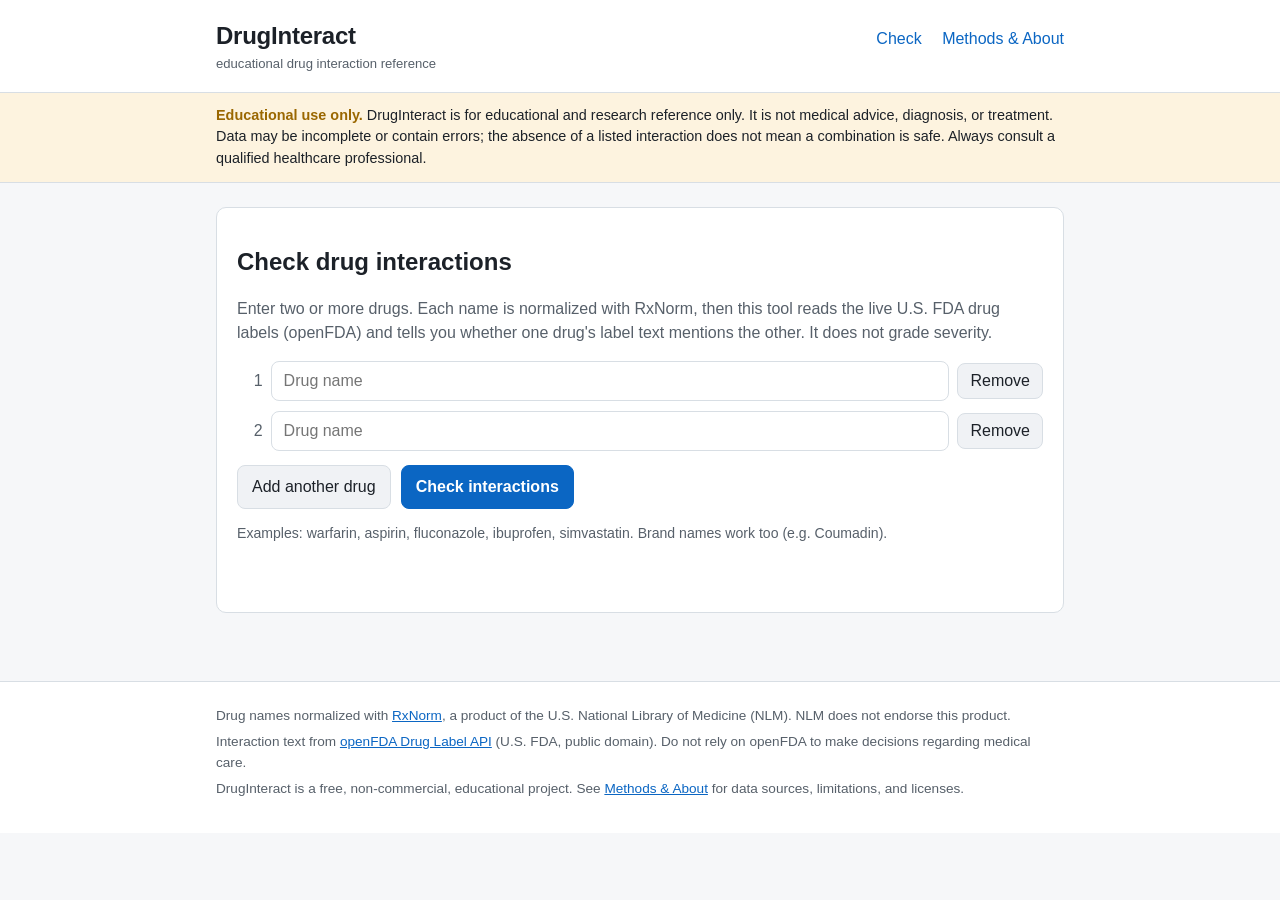
==== index.html @ f68102c9 "Stage 1: openFDA drug interaction reference (client-side static app) Free, non-commercial educationa" ====
<!DOCTYPE html>
<html lang="en">
<head>
  <meta charset="utf-8">
  <meta name="viewport" content="width=device-width, initial-scale=1">
  <title>DrugInteract - educational drug interaction reference</title>
  <meta name="description" content="Free, educational drug-drug interaction reference. Checks U.S. FDA drug labels (openFDA) live in your browser. Not medical advice.">
  <link rel="stylesheet" href="styles.css">
</head>
<body>
  <header class="site-header">
    <div class="wrap">
      <div class="brand">DrugInteract
        <small>educational drug interaction reference</small>
      </div>
      <nav class="nav">
        <a href="index.html">Check</a>
        <a href="methods.html">Methods &amp; About</a>
      </nav>
    </div>
  </header>

  <div class="disclaimer" role="note">
    <div class="wrap">
      <strong>Educational use only.</strong>
      DrugInteract is for educational and research reference only. It is not medical
      advice, diagnosis, or treatment. Data may be incomplete or contain errors; the
      absence of a listed interaction does not mean a combination is safe. Always
      consult a qualified healthcare professional.
    </div>
  </div>

  <main>
    <div class="wrap">
      <section class="card">
        <h1>Check drug interactions</h1>
        <p class="lead">
          Enter two or more drugs. Each name is normalized with RxNorm, then this
          tool reads the live U.S. FDA drug labels (openFDA) and tells you whether
          one drug's label text mentions the other. It does not grade severity.
        </p>

        <form id="drug-form" novalidate>
          <div id="drug-rows" class="drug-rows" aria-label="Drugs to check"></div>
          <div class="controls">
            <button type="button" id="add-drug">Add another drug</button>
            <button type="submit" id="check" class="btn-primary">Check interactions</button>
          </div>
          <p class="hint">Examples: warfarin, aspirin, fluconazole, ibuprofen, simvastatin. Brand names work too (e.g. Coumadin).</p>
        </form>

        <p id="status" class="status" role="status" aria-live="polite"></p>
      </section>

      <section id="results" aria-live="polite"></section>
    </div>
  </main>

  <footer class="site-footer">
    <div class="wrap">
      <p>
        Drug names normalized with <a href="https://rxnav.nlm.nih.gov/" rel="noopener" target="_blank">RxNorm</a>,
        a product of the U.S. National Library of Medicine (NLM). NLM does not endorse this product.
      </p>
      <p>
        Interaction text from <a href="https://open.fda.gov/apis/drug/label/" rel="noopener" target="_blank">openFDA Drug Label API</a>
        (U.S. FDA, public domain). Do not rely on openFDA to make decisions regarding medical care.
      </p>
      <p>
        DrugInteract is a free, non-commercial, educational project.
        See <a href="methods.html">Methods &amp; About</a> for data sources, limitations, and licenses.
      </p>
    </div>
  </footer>

  <script src="app.js" defer></script>
</body>
</html>
---- styles.css ----
/* DrugInteract styles. Light/dark via prefers-color-scheme. */

:root {
  --bg: #f6f7f9;
  --surface: #ffffff;
  --surface-2: #f0f2f5;
  --text: #1c2128;
  --text-muted: #57606a;
  --border: #d8dee4;
  --accent: #0b66c3;
  --accent-text: #ffffff;

  /* result-state accents (color is paired with a text label, never color-only) */
  --state-mention: #b42318;     /* interaction text found in a label */
  --state-mention-bg: #fdecea;
  --state-nomention: #3a4a5a;   /* checked, nothing found - NEUTRAL, never green */
  --state-nomention-bg: #eef1f4;
  --state-nolabel: #6b4fbb;     /* recognized but no label to check */
  --state-nolabel-bg: #f0ecfa;
  --state-unrecognized: #9a6700; /* not recognized by RxNorm */
  --state-unrecognized-bg: #fdf3df;
  --state-error: #57606a;
  --state-error-bg: #f0f2f5;

  --radius: 10px;
  --maxw: 880px;
  --font: -apple-system, BlinkMacSystemFont, "Segoe UI", Roboto, Helvetica, Arial, sans-serif;
}

@media (prefers-color-scheme: dark) {
  :root {
    --bg: #0d1117;
    --surface: #161b22;
    --surface-2: #1c2330;
    --text: #e6edf3;
    --text-muted: #9198a1;
    --border: #2d333b;
    --accent: #4493f8;
    --accent-text: #0d1117;
    --state-mention: #ff7b72;     --state-mention-bg: #2a1715;
    --state-nomention: #adbac7;   --state-nomention-bg: #1b2230;
    --state-nolabel: #b29df0;     --state-nolabel-bg: #1f1a2e;
    --state-unrecognized: #e3b341; --state-unrecognized-bg: #251f10;
    --state-error: #9198a1;        --state-error-bg: #1c2330;
  }
}

* { box-sizing: border-box; }

body {
  margin: 0;
  font-family: var(--font);
  color: var(--text);
  background: var(--bg);
  line-height: 1.5;
  -webkit-text-size-adjust: 100%;
}

a { color: var(--accent); }

.wrap { max-width: var(--maxw); margin: 0 auto; padding: 0 16px; }

/* Header */
.site-header { background: var(--surface); border-bottom: 1px solid var(--border); }
.site-header .wrap { display: flex; align-items: baseline; justify-content: space-between; gap: 12px; padding-top: 18px; padding-bottom: 18px; flex-wrap: wrap; }
.brand { font-size: 1.5rem; font-weight: 700; letter-spacing: -0.01em; }
.brand small { display: block; font-size: 0.82rem; font-weight: 400; color: var(--text-muted); letter-spacing: 0; }
.nav a { margin-left: 16px; text-decoration: none; font-weight: 500; }
.nav a:hover { text-decoration: underline; }

/* Disclaimer banner */
.disclaimer {
  background: var(--state-unrecognized-bg);
  border-bottom: 1px solid var(--border);
  color: var(--text);
}
.disclaimer .wrap { padding-top: 12px; padding-bottom: 12px; font-size: 0.9rem; }
.disclaimer strong { color: var(--state-unrecognized); }

main { padding: 24px 0 48px; }

.card {
  background: var(--surface);
  border: 1px solid var(--border);
  border-radius: var(--radius);
  padding: 20px;
  margin-bottom: 20px;
}

h1, h2, h3 { line-height: 1.25; }
.lead { color: var(--text-muted); margin-top: 0; }

/* Input rows */
.drug-rows { display: flex; flex-direction: column; gap: 10px; margin: 14px 0; }
.drug-row { display: flex; gap: 8px; align-items: center; }
.drug-row .idx { width: 1.6rem; color: var(--text-muted); font-variant-numeric: tabular-nums; text-align: right; }
.drug-row input[type="text"] {
  flex: 1;
  padding: 10px 12px;
  font-size: 1rem;
  color: var(--text);
  background: var(--surface);
  border: 1px solid var(--border);
  border-radius: 8px;
}
.drug-row input:focus { outline: 2px solid var(--accent); outline-offset: 1px; border-color: var(--accent); }

button {
  font: inherit;
  cursor: pointer;
  border-radius: 8px;
  border: 1px solid var(--border);
  background: var(--surface-2);
  color: var(--text);
  padding: 9px 14px;
}
button:hover { border-color: var(--accent); }
button:focus-visible { outline: 2px solid var(--accent); outline-offset: 1px; }
.btn-icon { padding: 9px 12px; line-height: 1; }
.btn-primary { background: var(--accent); color: var(--accent-text); border-color: var(--accent); font-weight: 600; }
.btn-primary:disabled { opacity: 0.55; cursor: progress; }
.controls { display: flex; gap: 10px; flex-wrap: wrap; margin-top: 8px; }

.hint { color: var(--text-muted); font-size: 0.88rem; }

/* Status / spinner */
.status { margin: 14px 0; color: var(--text-muted); min-height: 1.2em; }

/* Per-drug normalization summary */
.drug-summary { margin: 8px 0 4px; }
.drug-summary ul { list-style: none; padding: 0; margin: 8px 0 0; display: flex; flex-direction: column; gap: 6px; }
.drug-summary li { font-size: 0.9rem; padding: 8px 10px; background: var(--surface-2); border-radius: 8px; }
.drug-summary .name-in { font-weight: 600; }
.tag { display: inline-block; font-size: 0.78rem; padding: 1px 7px; border-radius: 999px; border: 1px solid var(--border); color: var(--text-muted); margin-left: 6px; }

/* Results */
.pair {
  border: 1px solid var(--border);
  border-left-width: 6px;
  border-radius: var(--radius);
  padding: 14px 16px;
  margin-bottom: 14px;
  background: var(--surface);
}
.pair h3 { margin: 0 0 6px; font-size: 1.05rem; }
.badge {
  display: inline-block;
  font-size: 0.76rem;
  font-weight: 700;
  text-transform: uppercase;
  letter-spacing: 0.03em;
  padding: 2px 8px;
  border-radius: 6px;
  vertical-align: middle;
  margin-left: 8px;
}

.pair.s-mention { border-left-color: var(--state-mention); }
.pair.s-mention .badge { background: var(--state-mention-bg); color: var(--state-mention); }
.pair.s-nomention { border-left-color: var(--state-nomention); }
.pair.s-nomention .badge { background: var(--state-nomention-bg); color: var(--state-nomention); }
.pair.s-nolabel { border-left-color: var(--state-nolabel); }
.pair.s-nolabel .badge { background: var(--state-nolabel-bg); color: var(--state-nolabel); }
.pair.s-unrecognized { border-left-color: var(--state-unrecognized); }
.pair.s-unrecognized .badge { background: var(--state-unrecognized-bg); color: var(--state-unrecognized); }
.pair.s-error { border-left-color: var(--state-error); }
.pair.s-error .badge { background: var(--state-error-bg); color: var(--state-error); }

.finding { margin: 10px 0; padding: 10px 12px; background: var(--surface-2); border-radius: 8px; }
.finding .dir { font-weight: 600; font-size: 0.92rem; }
.finding .meta { color: var(--text-muted); font-size: 0.82rem; margin-top: 2px; }
.finding.secondary { border: 1px dashed var(--border); background: transparent; }
.finding .sec-tag { font-size: 0.72rem; font-weight: 700; text-transform: uppercase; letter-spacing: 0.03em; color: var(--text-muted); }

.snippet { margin: 8px 0 0; font-size: 0.92rem; }
.snippet mark { background: var(--state-unrecognized-bg); color: inherit; padding: 0 2px; border-radius: 3px; font-weight: 700; }
details.full { margin-top: 8px; }
details.full summary { cursor: pointer; color: var(--accent); font-size: 0.88rem; }
details.full pre { white-space: pre-wrap; word-wrap: break-word; font-size: 0.85rem; background: var(--surface-2); padding: 10px; border-radius: 8px; max-height: 320px; overflow: auto; margin-top: 8px; }

.caveat { font-size: 0.88rem; color: var(--text-muted); margin: 8px 0 0; }
.suggestions { margin-top: 8px; }
.suggestions button { font-size: 0.86rem; padding: 4px 10px; margin: 2px 6px 2px 0; }

ul.didyoumean { margin: 6px 0 0; }

/* Methods page */
.prose h2 { margin-top: 28px; }
.prose ul { padding-left: 20px; }
.prose li { margin: 6px 0; }
.prose code { background: var(--surface-2); padding: 1px 5px; border-radius: 5px; font-size: 0.9em; }

/* Footer */
.site-footer { border-top: 1px solid var(--border); background: var(--surface); color: var(--text-muted); font-size: 0.85rem; }
.site-footer .wrap { padding: 18px 16px 28px; }
.site-footer p { margin: 6px 0; }
.visually-hidden { position: absolute; width: 1px; height: 1px; overflow: hidden; clip: rect(0 0 0 0); }
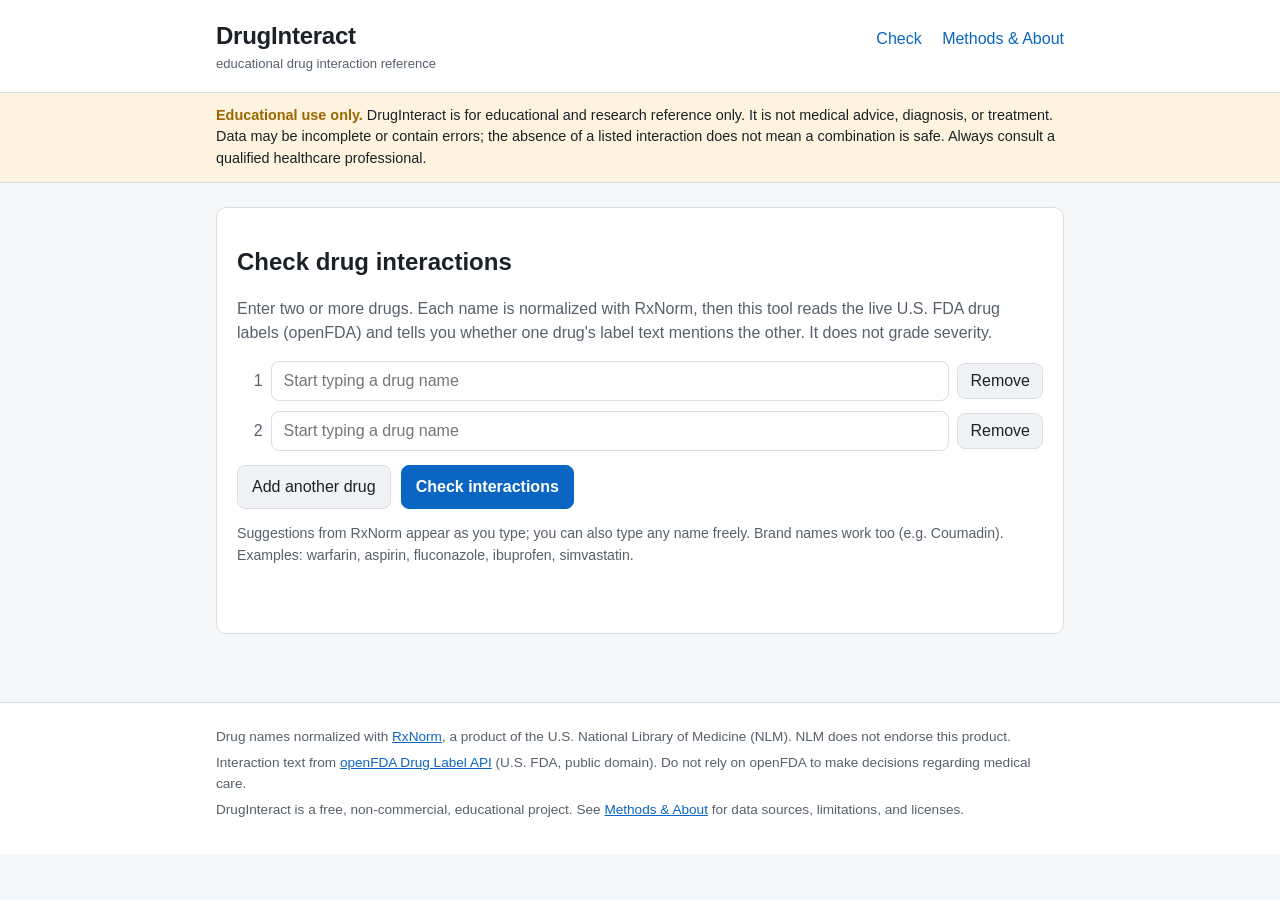
==== commit 09002177: "Add type-ahead drug name autocomplete (RxNorm display names) Suggestions dropdown on each drug input" ====
--- a/index.html
+++ b/index.html
@@ -46,7 +46,7 @@
             <button type="button" id="add-drug">Add another drug</button>
             <button type="submit" id="check" class="btn-primary">Check interactions</button>
           </div>
-          <p class="hint">Examples: warfarin, aspirin, fluconazole, ibuprofen, simvastatin. Brand names work too (e.g. Coumadin).</p>
+          <p class="hint">Suggestions from RxNorm appear as you type; you can also type any name freely. Brand names work too (e.g. Coumadin). Examples: warfarin, aspirin, fluconazole, ibuprofen, simvastatin.</p>
         </form>
 
         <p id="status" class="status" role="status" aria-live="polite"></p>
--- a/styles.css
+++ b/styles.css
@@ -105,6 +105,36 @@
 }
 .drug-row input:focus { outline: 2px solid var(--accent); outline-offset: 1px; border-color: var(--accent); }
 
+/* Autocomplete dropdown */
+.ac-wrap { position: relative; flex: 1; }
+.ac-wrap:focus-within { z-index: 40; }
+.ac-wrap input[type="text"] { width: 100%; }
+.ac-list {
+  position: absolute;
+  top: calc(100% + 2px);
+  left: 0;
+  right: 0;
+  z-index: 30;
+  margin: 0;
+  padding: 4px 0;
+  list-style: none;
+  background: var(--surface);
+  border: 1px solid var(--border);
+  border-radius: 8px;
+  max-height: 260px;
+  overflow-y: auto;
+  box-shadow: 0 6px 20px rgba(0, 0, 0, 0.16);
+}
+.ac-item {
+  padding: 8px 12px;
+  cursor: pointer;
+  font-size: 0.95rem;
+  white-space: nowrap;
+  overflow: hidden;
+  text-overflow: ellipsis;
+}
+.ac-item:hover, .ac-item.active { background: var(--surface-2); }
+
 button {
   font: inherit;
   cursor: pointer;
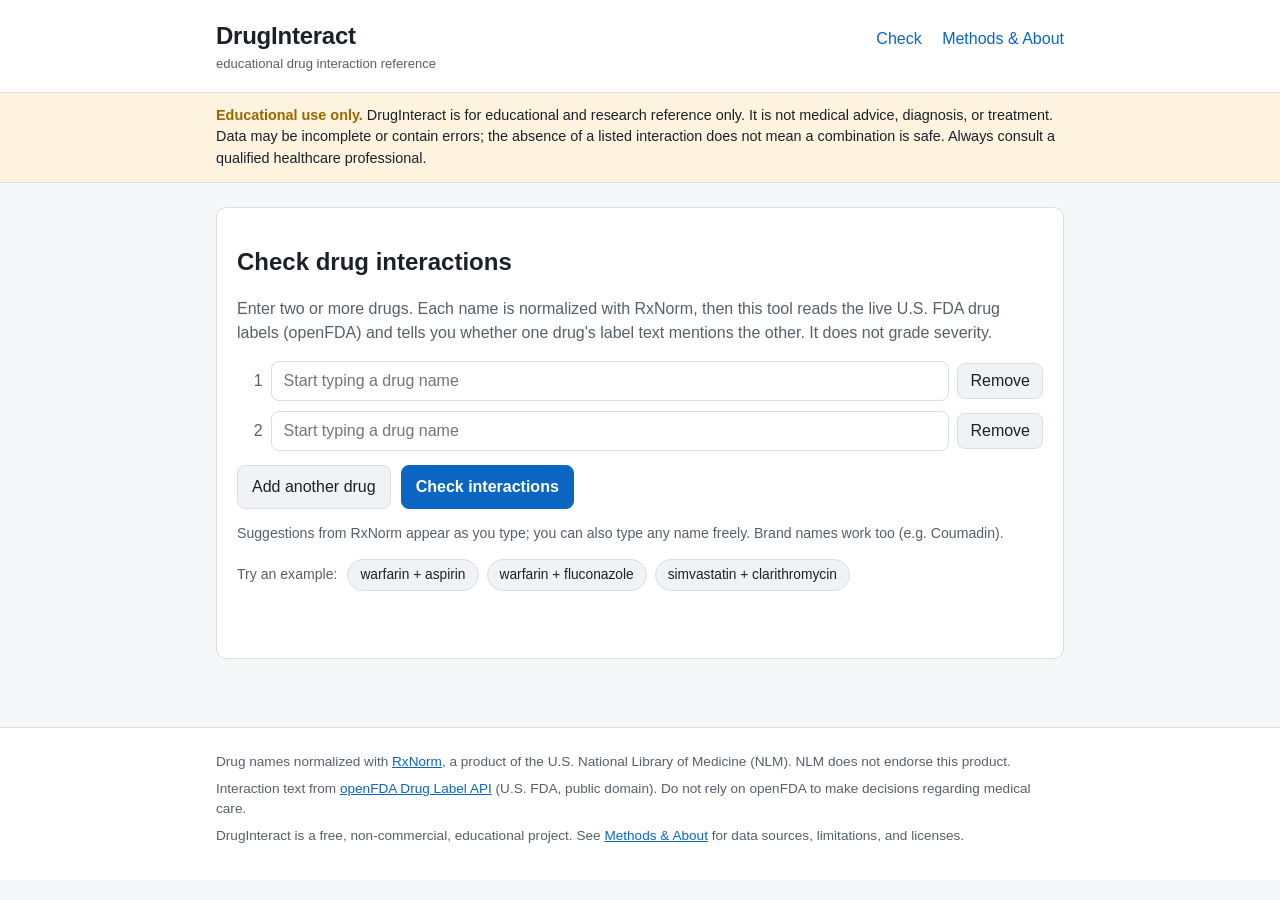
==== commit 073a4703: "Stage 1 review pass: per-keystroke suggestions, wider openFDA recall, rate-limit + pairwise handling" ====
--- a/index.html
+++ b/index.html
@@ -46,7 +46,11 @@
             <button type="button" id="add-drug">Add another drug</button>
             <button type="submit" id="check" class="btn-primary">Check interactions</button>
           </div>
-          <p class="hint">Suggestions from RxNorm appear as you type; you can also type any name freely. Brand names work too (e.g. Coumadin). Examples: warfarin, aspirin, fluconazole, ibuprofen, simvastatin.</p>
+          <p class="hint">Suggestions from RxNorm appear as you type; you can also type any name freely. Brand names work too (e.g. Coumadin).</p>
+          <div class="examples">
+            <span class="hint">Try an example:</span>
+            <span id="example-chips" class="example-chips"></span>
+          </div>
         </form>
 
         <p id="status" class="status" role="status" aria-live="polite"></p>
--- a/styles.css
+++ b/styles.css
@@ -19,6 +19,8 @@
   --state-nolabel-bg: #f0ecfa;
   --state-unrecognized: #9a6700; /* not recognized by RxNorm */
   --state-unrecognized-bg: #fdf3df;
+  --state-ratelimit: #c2410c;    /* API rate limit (HTTP 429) */
+  --state-ratelimit-bg: #fde7d6;
   --state-error: #57606a;
   --state-error-bg: #f0f2f5;
 
@@ -41,6 +43,7 @@
     --state-nomention: #adbac7;   --state-nomention-bg: #1b2230;
     --state-nolabel: #b29df0;     --state-nolabel-bg: #1f1a2e;
     --state-unrecognized: #e3b341; --state-unrecognized-bg: #251f10;
+    --state-ratelimit: #ff9e6d;    --state-ratelimit-bg: #2a1a10;
     --state-error: #9198a1;        --state-error-bg: #1c2330;
   }
 }
@@ -153,6 +156,23 @@
 
 .hint { color: var(--text-muted); font-size: 0.88rem; }
 
+/* Example chips */
+.examples { display: flex; align-items: center; gap: 8px 10px; flex-wrap: wrap; margin-top: 12px; }
+.example-chips { display: inline-flex; gap: 8px; flex-wrap: wrap; }
+.chip {
+  font-size: 0.86rem;
+  padding: 5px 12px;
+  border-radius: 999px;
+  background: var(--surface-2);
+  border: 1px solid var(--border);
+  color: var(--text);
+  cursor: pointer;
+}
+.chip:hover { border-color: var(--accent); }
+
+/* Inline note (e.g. pairwise-only caveat near results) */
+.note { font-size: 0.9rem; color: var(--text-muted); margin: 0 0 14px; }
+
 /* Status / spinner */
 .status { margin: 14px 0; color: var(--text-muted); min-height: 1.2em; }
 
@@ -193,6 +213,8 @@
 .pair.s-nolabel .badge { background: var(--state-nolabel-bg); color: var(--state-nolabel); }
 .pair.s-unrecognized { border-left-color: var(--state-unrecognized); }
 .pair.s-unrecognized .badge { background: var(--state-unrecognized-bg); color: var(--state-unrecognized); }
+.pair.s-ratelimit { border-left-color: var(--state-ratelimit); }
+.pair.s-ratelimit .badge { background: var(--state-ratelimit-bg); color: var(--state-ratelimit); }
 .pair.s-error { border-left-color: var(--state-error); }
 .pair.s-error .badge { background: var(--state-error-bg); color: var(--state-error); }
 
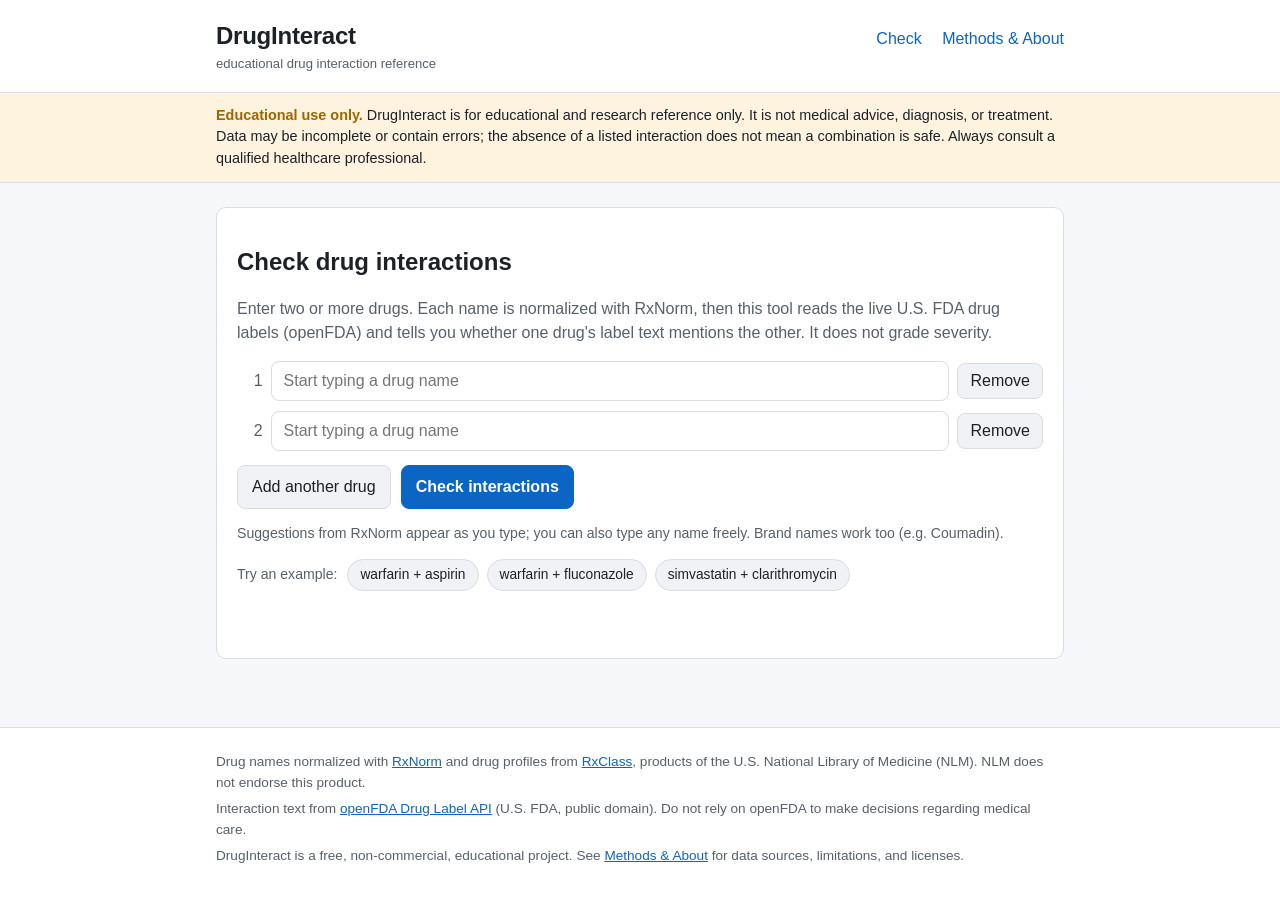
==== commit c400830e: "Stage 2: informational RxClass drug-profile panel Per recognized drug, show a separate 'Drug profile" ====
--- a/index.html
+++ b/index.html
@@ -63,8 +63,9 @@
   <footer class="site-footer">
     <div class="wrap">
       <p>
-        Drug names normalized with <a href="https://rxnav.nlm.nih.gov/" rel="noopener" target="_blank">RxNorm</a>,
-        a product of the U.S. National Library of Medicine (NLM). NLM does not endorse this product.
+        Drug names normalized with <a href="https://rxnav.nlm.nih.gov/" rel="noopener" target="_blank">RxNorm</a>
+        and drug profiles from <a href="https://rxnav.nlm.nih.gov/RxClassIntro.html" rel="noopener" target="_blank">RxClass</a>,
+        products of the U.S. National Library of Medicine (NLM). NLM does not endorse this product.
       </p>
       <p>
         Interaction text from <a href="https://open.fda.gov/apis/drug/label/" rel="noopener" target="_blank">openFDA Drug Label API</a>
--- a/styles.css
+++ b/styles.css
@@ -173,6 +173,29 @@
 /* Inline note (e.g. pairwise-only caveat near results) */
 .note { font-size: 0.9rem; color: var(--text-muted); margin: 0 0 14px; }
 
+/* Drug profiles (RxClass) - informational, visually separate from findings */
+.card.profiles { border-style: dashed; }
+.profile { padding: 12px 0; border-top: 1px solid var(--border); }
+.profile:first-of-type { border-top: none; }
+.profile h3 { margin: 0 0 8px; font-size: 1rem; }
+.profile-body { display: flex; flex-direction: column; gap: 6px; }
+.profile-row { display: flex; gap: 10px; flex-wrap: wrap; font-size: 0.92rem; }
+.profile-label { flex: 0 0 200px; color: var(--text-muted); }
+.profile-value { flex: 1; min-width: 200px; }
+.profile-value.cyp { display: flex; flex-direction: column; gap: 3px; }
+.cyp-tag {
+  display: inline-block;
+  min-width: 74px;
+  font-size: 0.74rem;
+  font-weight: 700;
+  text-transform: uppercase;
+  letter-spacing: 0.03em;
+  color: var(--text-muted);
+}
+@media (max-width: 560px) {
+  .profile-label { flex-basis: 100%; }
+}
+
 /* Status / spinner */
 .status { margin: 14px 0; color: var(--text-muted); min-height: 1.2em; }
 
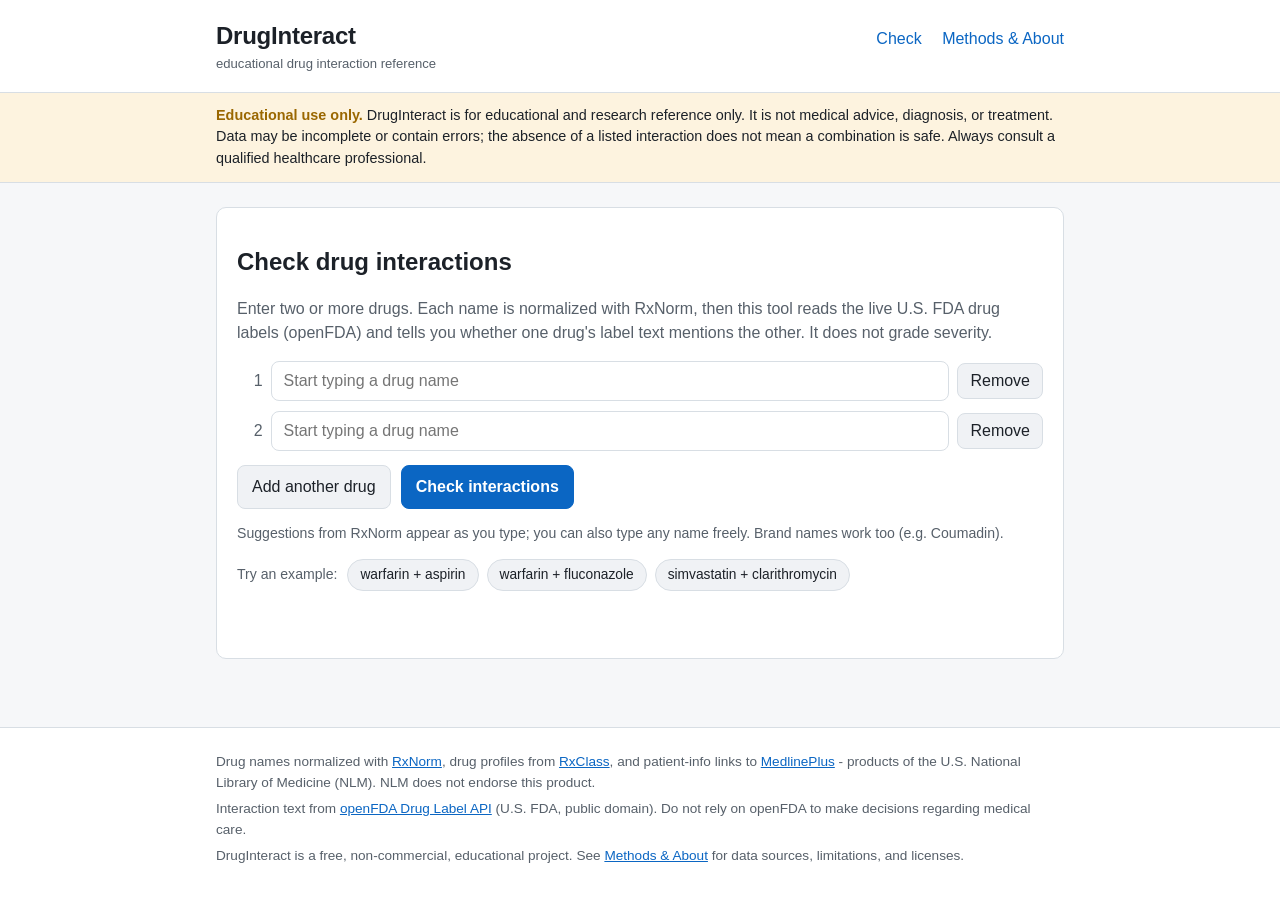
==== commit 1d1f4129: "v1.1 robustness: wider label search, transporters, MedlinePlus, retries Strengthen using free, publi" ====
--- a/index.html
+++ b/index.html
@@ -5,7 +5,8 @@
   <meta name="viewport" content="width=device-width, initial-scale=1">
   <title>DrugInteract - educational drug interaction reference</title>
   <meta name="description" content="Free, educational drug-drug interaction reference. Checks U.S. FDA drug labels (openFDA) live in your browser. Not medical advice.">
-  <link rel="stylesheet" href="styles.css">
+  <!-- Bump the ?v= token on any app.js / styles.css change to bust browser and CDN caches on redeploy. -->
+  <link rel="stylesheet" href="styles.css?v=1.1.0">
 </head>
 <body>
   <header class="site-header">
@@ -63,8 +64,9 @@
   <footer class="site-footer">
     <div class="wrap">
       <p>
-        Drug names normalized with <a href="https://rxnav.nlm.nih.gov/" rel="noopener" target="_blank">RxNorm</a>
-        and drug profiles from <a href="https://rxnav.nlm.nih.gov/RxClassIntro.html" rel="noopener" target="_blank">RxClass</a>,
+        Drug names normalized with <a href="https://rxnav.nlm.nih.gov/" rel="noopener" target="_blank">RxNorm</a>,
+        drug profiles from <a href="https://rxnav.nlm.nih.gov/RxClassIntro.html" rel="noopener" target="_blank">RxClass</a>,
+        and patient-info links to <a href="https://medlineplus.gov/" rel="noopener" target="_blank">MedlinePlus</a> -
         products of the U.S. National Library of Medicine (NLM). NLM does not endorse this product.
       </p>
       <p>
@@ -78,6 +80,6 @@
     </div>
   </footer>
 
-  <script src="app.js" defer></script>
+  <script src="app.js?v=1.1.0" defer></script>
 </body>
 </html>
